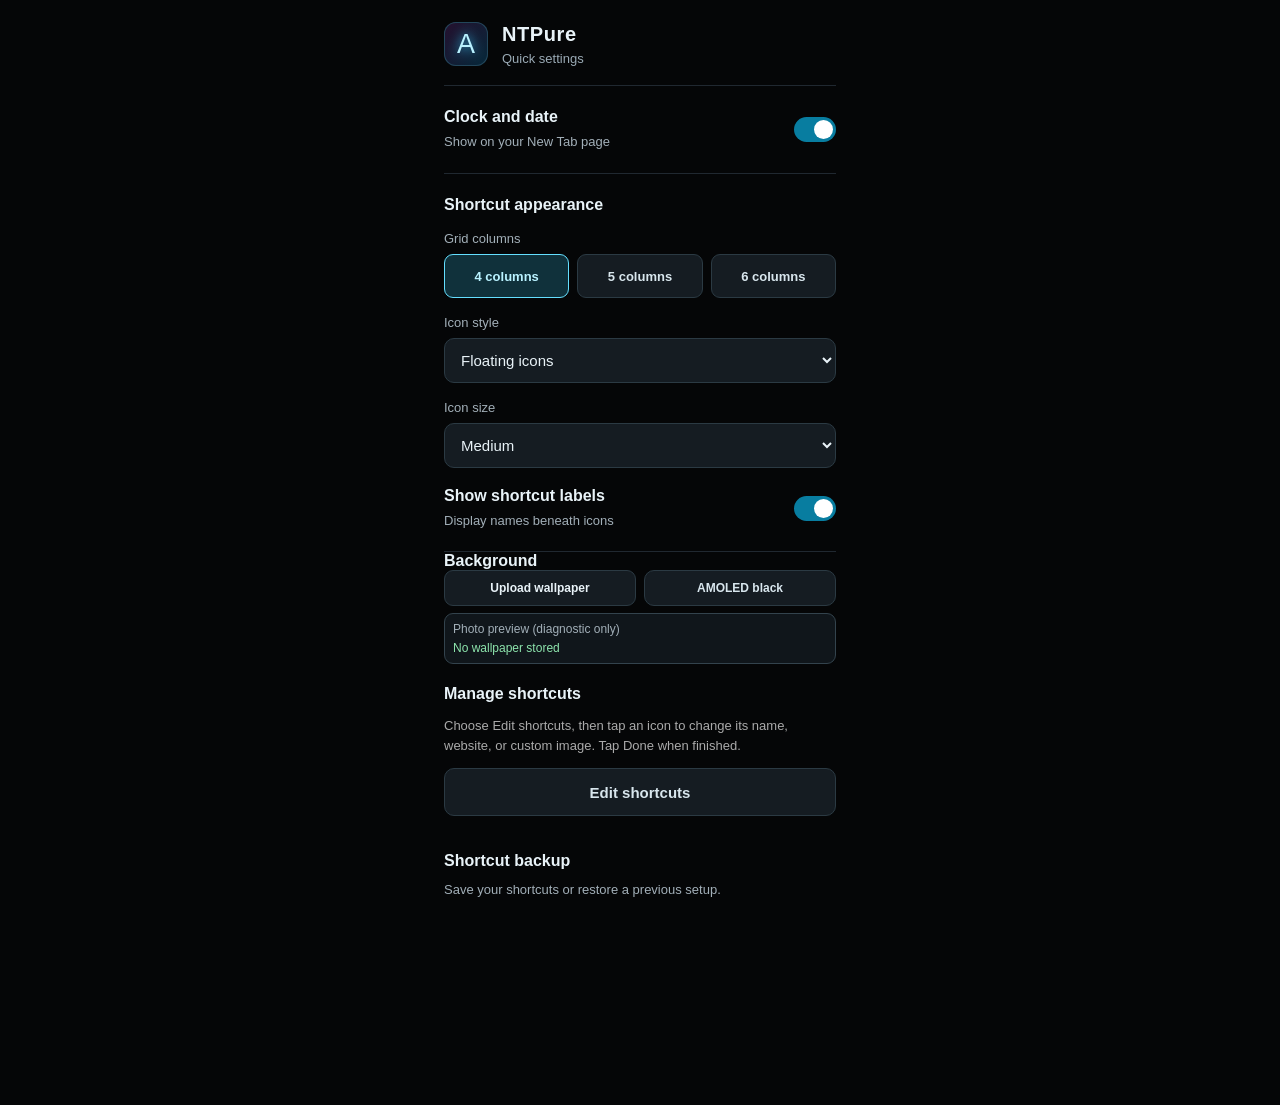
==== settings.html @ c2befe06 "Add files via upload" ====
<!DOCTYPE html>
<html lang="en">
<head>
  <meta charset="UTF-8">
  <meta name="viewport" content="width=device-width, initial-scale=1">
  <meta name="theme-color" content="#000000">
  <meta name="application-version" content="2.2">
  <title>NTPure settings</title>
  <link rel="stylesheet" href="popup.css">
  <style>
  body.panel-mode {width:100%;max-width:540px;margin:0 auto;padding:2px 16px 8px !important;font-size:13px;}
  body.panel-mode header{display:none}
  body.panel-mode .setting-row{padding:5px 0 !important;gap:8px}
  body.panel-mode .display-options{padding:5px 0 0 !important}
  body.panel-mode h2{font-size:14px;margin:0 0 3px}
  body.panel-mode strong{font-size:13px}
  body.panel-mode small{font-size:11px;margin-top:1px;line-height:1.15}
  body.panel-mode .grid-choice-label{margin:4px 0 3px;font-size:11px}
  body.panel-mode .grid-choice-button{min-height:30px;padding:4px 2px;font-size:11px}
  body.panel-mode .display-options > label{margin:5px 0 3px;font-size:11px}
  body.panel-mode .display-options select{height:32px;font-size:13px}
  body.panel-mode .labels-row{padding:5px 0 !important}
  body.panel-mode .shortcut-management{padding:5px 0 !important}
  body.panel-mode .shortcut-management p{display:none}
  body.panel-mode .shortcut-management button{min-height:32px;padding:5px;margin-top:3px;font-size:12px}
  body.panel-mode .backup{padding-top:5px !important}
  body.panel-mode .backup > p:not(#status){display:none}
  body.panel-mode .backup button{display:inline-block;width:calc(50% - 4px);min-height:34px;padding:5px;margin:5px 4px 0 0;font-size:12px}
  body.panel-mode .backup button + button{margin-right:0}
  body.panel-mode #status{min-height:0;margin:3px 0;font-size:11px}
  body.panel-mode footer{padding-top:5px;font-size:10px}

  body.panel-mode {padding:4px 16px 8px !important;}
  body.panel-mode .setting-row {padding:9px 0 !important;}
  body.panel-mode .display-options {padding:10px 0 8px !important;}
  body.panel-mode h2 {font-size:14px;line-height:1.35;margin:0 0 7px;}
  body.panel-mode .grid-choice-label {margin:8px 0 5px;}
  body.panel-mode .grid-choice-button {min-height:36px;}
  body.panel-mode .display-options > label {margin:10px 0 5px;}
  body.panel-mode .display-options select {height:38px;}
  body.panel-mode .labels-row {padding:10px 0 4px !important;}
  body.panel-mode .shortcut-management {padding:10px 0 !important;}
  body.panel-mode .shortcut-management button {min-height:38px;}
  body.panel-mode .backup {padding:10px 0 0 !important;}
  body.panel-mode .backup button {min-height:38px;}
  body.panel-mode footer {padding:10px 0 5px;}
  .custom-select {position:relative;}
  .custom-select > button {display:flex;justify-content:space-between;align-items:center;width:100%;height:38px;min-height:38px;margin:0;padding:0 12px;border:1px solid #2b3a43;border-radius:10px;background:#151c22;color:#e9f3f8;font:inherit;text-align:left;}
  .custom-select > button::after {content:"⌄";font-size:18px;color:#a2afb8;}
  .custom-select-menu {position:absolute;left:0;right:0;top:calc(100% + 4px);z-index:50;padding:4px;background:#10161b;border:1px solid #33434d;border-radius:10px;box-shadow:0 10px 25px #000b;}
  .custom-select-menu[hidden] {display:none;}
  .custom-select-menu button {display:block;width:100%;height:38px;min-height:38px;padding:0 10px;margin:0;background:transparent;border:0;border-radius:7px;color:#e9f3f8;font-size:13px;font-weight:400;text-align:left;}
  .custom-select-menu button[aria-selected="true"] {background:#10313b;color:#b9f2ff;}
  .custom-select-menu button:active {background:#23323a;}
  body.panel-mode .display-options select.enhanced-native {position:absolute;width:1px;height:1px;opacity:0;pointer-events:none;}
  body.panel-mode .wallpaper-options {padding:10px 0;border-bottom:1px solid #202830;}
  .wallpaper-actions {display:grid;grid-template-columns:1fr 1fr;gap:8px;}
  .wallpaper-actions button {min-height:36px;margin:0;padding:6px 4px;font-size:12px;}
  .wallpaper-dim-label {display:flex;justify-content:space-between;gap:10px;margin:10px 0 2px;color:#a2afb8;font-size:12px;}
  #wallpaper-darkness {width:100%;accent-color:#64dfff;margin:4px 0 0;}
  #wallpaper-status {min-height:0;margin:3px 0;color:#8de5ad;font-size:11px;}

  /* v2.2 testing refinement: consistent headings and tighter controls. */
  body.panel-mode {padding:3px 15px 6px !important;}
  body.panel-mode h2, body.panel-mode .setting-row strong {font-size:14px !important;line-height:1.25;font-weight:600;}
  body.panel-mode .setting-row {padding:7px 0 !important;}
  body.panel-mode .display-options {padding:7px 0 5px !important;}
  body.panel-mode h2 {margin-bottom:5px !important;}
  body.panel-mode .grid-choice-label {margin:5px 0 4px !important;}
  body.panel-mode .grid-choice {gap:7px;}
  body.panel-mode .grid-choice-button {min-height:31px !important;padding:4px 2px;font-size:11px;border-radius:8px;}
  body.panel-mode .display-options > label {margin:7px 0 4px !important;}
  body.panel-mode .custom-select > button {height:33px !important;min-height:33px !important;padding:0 10px;font-size:12px;border-radius:9px;}
  body.panel-mode .custom-select-menu button {height:33px;min-height:33px;font-size:12px;}
  body.panel-mode .labels-row {padding:7px 0 4px !important;}
  body.panel-mode .switch {flex-basis:38px;width:38px;height:23px;}
  body.panel-mode .switch span:before {width:17px;height:17px;}
  body.panel-mode .switch input:checked + span:before {transform:translateX(15px);}
  body.panel-mode .wallpaper-options {padding:7px 0 !important;}
  body.panel-mode .wallpaper-actions {gap:7px;}
  body.panel-mode .wallpaper-actions button {min-height:32px !important;padding:5px 4px;font-size:11px;border-radius:9px;}
  body.panel-mode .wallpaper-dim-label {margin-top:7px;}
  body.panel-mode .shortcut-management {padding:7px 0 !important;}
  body.panel-mode .shortcut-management button {min-height:33px !important;padding:5px;font-size:11px;}
  body.panel-mode .backup {padding:7px 0 0 !important;}
  body.panel-mode .backup button {min-height:33px !important;padding:5px;font-size:11px;}
  body.panel-mode footer {padding:6px 0 3px;}

  /* v2.2 compact-panel follow-up: shorten controls and vertical rhythm. */
  body.panel-mode {padding:0 15px 3px !important;}
  body.panel-mode .setting-row {padding:4px 0 !important;gap:8px;}
  body.panel-mode h2,body.panel-mode .setting-row strong {font-size:13px !important;line-height:1.2;}
  body.panel-mode h2 {margin:0 0 4px !important;}
  body.panel-mode small {font-size:10px;line-height:1.12;}
  body.panel-mode .display-options {padding:4px 0 3px !important;}
  body.panel-mode .grid-choice-label {margin:3px 0 !important;}
  body.panel-mode .grid-choice {gap:6px;}
  body.panel-mode .grid-choice-button {height:27px !important;min-height:27px !important;padding:2px 2px !important;font-size:10px !important;border-radius:7px;}
  body.panel-mode .display-options > label {margin:5px 0 3px !important;}
  body.panel-mode .custom-select > button {height:29px !important;min-height:29px !important;font-size:11px !important;padding:0 9px !important;}
  body.panel-mode .custom-select-menu button {height:30px !important;min-height:30px !important;}
  body.panel-mode .labels-row {padding:5px 0 3px !important;}
  body.panel-mode .switch {flex-basis:34px !important;width:34px !important;height:20px !important;}
  body.panel-mode .switch span:before {width:14px !important;height:14px !important;}
  body.panel-mode .switch input:checked + span:before {transform:translateX(14px) !important;}
  body.panel-mode .wallpaper-options {padding:5px 0 !important;}
  body.panel-mode .wallpaper-actions button {min-height:29px !important;padding:3px !important;font-size:10px !important;}
  body.panel-mode .wallpaper-dim-label {margin:5px 0 1px !important;}
  body.panel-mode .shortcut-management {padding:5px 0 !important;}
  body.panel-mode .shortcut-management button {min-height:29px !important;padding:3px !important;font-size:10px !important;}
  body.panel-mode .backup {padding:5px 0 0 !important;}
  body.panel-mode .backup button {min-height:29px !important;padding:3px !important;font-size:10px !important;margin-top:3px !important;}
  body.panel-mode #status {margin:2px 0 !important;font-size:10px !important;}
  body.panel-mode footer {padding:4px 0 2px !important;font-size:10px !important;}
  /* Slightly larger text without enlarging controls or changing spacing. */
  body.panel-mode {font-size:14px !important;}
  body.panel-mode h2, body.panel-mode .setting-row strong {font-size:14px !important;}
  body.panel-mode small {font-size:11px !important;}
  body.panel-mode .grid-choice-label, body.panel-mode .display-options > label {font-size:12px !important;}
  body.panel-mode .grid-choice-button {font-size:11px !important;}
  body.panel-mode .custom-select > button {font-size:12px !important;}
  body.panel-mode .custom-select-menu button {font-size:13px !important;}
  body.panel-mode .wallpaper-actions button, body.panel-mode .shortcut-management button, body.panel-mode .backup button {font-size:11px !important;}
  body.panel-mode #status, body.panel-mode footer {font-size:11px !important;}
  body.panel-mode .wallpaper-dim-label {font-size:13px !important;}

  /* Readability adjustment: +1px text, +1px separation between sections. */
  body.panel-mode {font-size:15px !important;}
  body.panel-mode h2, body.panel-mode .setting-row strong {font-size:15px !important;}
  body.panel-mode small {font-size:12px !important;}
  body.panel-mode .grid-choice-label, body.panel-mode .display-options > label {font-size:13px !important;}
  body.panel-mode .grid-choice-button {font-size:12px !important;}
  body.panel-mode .custom-select > button {font-size:13px !important;}
  body.panel-mode .custom-select-menu button {font-size:14px !important;}
  body.panel-mode .wallpaper-actions button, body.panel-mode .shortcut-management button, body.panel-mode .backup button {font-size:12px !important;}
  body.panel-mode #status, body.panel-mode footer {font-size:12px !important;}
  body.panel-mode .wallpaper-dim-label {font-size:14px !important;}
  body.panel-mode .wallpaper-options {padding:6px 0 !important;}
  body.panel-mode .shortcut-management {padding:6px 0 !important;}
  body.panel-mode .backup {padding:6px 0 0 !important;}
  body.panel-mode .display-options {padding:5px 0 4px !important;}
  body.panel-mode .setting-row {padding:5px 0 !important;}
  body.panel-mode #wallpaper-controls {padding-top:1px;}
  body.panel-mode #wallpaper-darkness {height:18px;}
  /* v2.2: remove unneeded blank space when status messages are empty. */
  body.panel-mode #status:empty, body.panel-mode #wallpaper-status:empty {display:none !important;}
  body.panel-mode footer {padding-bottom:2px !important;}
  .wallpaper-upload-label {position:relative;display:flex;align-items:center;justify-content:center;min-width:0;min-height:29px!important;padding:3px!important;margin:0!important;border:1px solid #2b3a43;border-radius:9px;background:#151c22;color:#e9f3f8;font-size:12px!important;font-weight:600;cursor:pointer;overflow:hidden;}
  .wallpaper-upload-label input[type=file] {position:absolute;inset:0;width:100%;height:100%;opacity:0;cursor:pointer;font-size:100px;}
  </style><script>if(new URLSearchParams(location.search).has("panel"))document.addEventListener("DOMContentLoaded",()=>document.body.classList.add("panel-mode"));</script>
  <script src="popup.js?v=22directphoto14" defer></script>
  <script src="settings-ui.js?v=22directphoto14" defer></script>
  <script src="wallpaper.js?v=22directphoto14" defer></script>
</head>
<body>
  
  <header>
    <div class="brand-mark">A</div>
    <div><h1>NTPure</h1><p>Quick settings</p></div>
  </header>
  <section class="setting-row">
    <div><strong>Clock and date</strong><small>Show on your New Tab page</small></div>
    <label class="switch"><input id="show-clock" type="checkbox"><span></span></label>
  </section>
  <section class="display-options">
    <h2>Shortcut appearance</h2>
    <div class="grid-choice-label" id="grid-choice-label">Grid columns</div>
    <div class="grid-choice" role="group" aria-labelledby="grid-choice-label">
      <button type="button" class="grid-choice-button" data-columns="4" aria-pressed="true">4 columns</button>
      <button type="button" class="grid-choice-button" data-columns="5" aria-pressed="false">5 columns</button>
      <button type="button" class="grid-choice-button" data-columns="6" aria-pressed="false">6 columns</button>
    </div>
    <label for="icon-style">Icon style</label>
    <select id="icon-style"><option value="floating">Floating icons</option><option value="tiles">Uniform rounded tiles</option><option value="glass">Smoked Glass</option></select>
    <label for="icon-size">Icon size</label>
    <select id="icon-size"><option value="small">Small</option><option value="medium">Medium</option><option value="large">Large</option></select>
    <div class="setting-row labels-row"><div><strong>Show shortcut labels</strong><small>Display names beneath icons</small></div><label class="switch"><input id="show-labels" type="checkbox"><span></span></label></div>
  </section>
  <section class="wallpaper-options">
    <h2>Background</h2>
    <div class="wallpaper-actions">
      <label id="upload-wallpaper" class="secondary wallpaper-upload-label">Upload wallpaper<input id="wallpaper-file" type="file" accept="image/png,image/jpeg,image/webp"></label>
      <button type="button" id="remove-wallpaper" class="secondary">AMOLED black</button>
    </div>

    <div id="wallpaper-controls" hidden>
      <div class="wallpaper-dim-label"><label for="wallpaper-darkness">Wallpaper darkness</label><output id="wallpaper-percent">35%</output></div>
      <input id="wallpaper-darkness" type="range" min="0" max="90" step="5" value="35">
    </div>
    <p id="wallpaper-status" role="status" aria-live="polite"></p>
    <div id="wallpaper-preview-test" style="margin:7px 0;padding:8px;border:1px solid #33434d;border-radius:9px;background:#10161b;">
      <div style="font-size:12px;color:#a2afb8;margin-bottom:5px">Photo preview (diagnostic only)</div>
      <img id="wallpaper-preview-image" alt="Uploaded wallpaper preview" style="display:none;width:100%;max-height:150px;object-fit:contain;background:#000;border-radius:5px">
      <div id="wallpaper-preview-message" style="font-size:12px;color:#8de5ad">Checking saved photo…</div>
    </div>
  </section>
  <section class="shortcut-management">
    <h2>Manage shortcuts</h2>
    <p>Choose Edit shortcuts, then tap an icon to change its name, website, or custom image. Tap Done when finished.</p>
    <button type="button" id="edit-shortcuts" class="secondary">Edit shortcuts</button>
  </section>
  <section class="backup">
    <h2>Shortcut backup</h2>
    <p>Save your shortcuts or restore a previous setup.</p>
    <button id="export-backup" class="primary">Export backup</button>
    <button id="choose-backup" class="secondary">Restore backup</button>
    <input id="backup-file" type="file" accept="application/json,.json" hidden>
    <p id="status" role="status" aria-live="polite"></p>
  </section>
  <footer>Authored by JT26-AI · Build 2.2-directphoto14</footer>
</body>
</html>
---- popup.css ----
/* Responsive, touch-friendly settings panel for NTPure */
* { box-sizing: border-box; }
html { margin: 0; padding: 0; background: #050607; }
body {
  width: 440px;
  max-width: 100vw;
  min-width: 0;
  margin: 0;
  padding: 22px 24px 18px;
  background: #050607;
  color: #e9f3f8;
  font-family: Arial, sans-serif;
  font-size: 15px;
  -webkit-text-size-adjust: 100%;
}
header { display: flex; align-items: center; gap: 14px; padding-bottom: 19px; border-bottom: 1px solid #202830; }
.brand-mark { flex: 0 0 44px; width: 44px; height: 44px; display: grid; place-items: center; border-radius: 12px; color: #b9f2ff; font-size: 27px; font-weight: 300; background: linear-gradient(135deg, #25102e, #06283a); text-shadow: 0 0 12px #36cfff; box-shadow: inset 0 0 0 1px #23465a; }
h1 { margin: 0; font-size: 20px; font-weight: 600; letter-spacing: .03em; }
header p { margin: 5px 0 0; color: #9aaab5; font-size: 13px; }
.setting-row { display: flex; justify-content: space-between; align-items: center; gap: 16px; padding: 22px 0; border-bottom: 1px solid #202830; }
.setting-row > div { min-width: 0; }
strong { display: block; font-size: 16px; font-weight: 600; }
small { display: block; margin-top: 7px; color: #a2afb8; font-size: 13px; line-height: 1.4; }
.switch { position: relative; display: inline-block; flex: 0 0 42px; width: 42px; height: 25px; cursor: pointer; }
.switch input { position: absolute; opacity: 0; width: 100%; height: 100%; margin: 0; cursor: pointer; }
.switch span { position: absolute; inset: 0; border-radius: 25px; background: #343b42; pointer-events: none; transition: .2s; }
.switch span:before { content: ''; position: absolute; width: 19px; height: 19px; left: 3px; top: 3px; border-radius: 50%; background: #c4cbd0; transition: .2s; }
.switch input:checked + span { background: #087da0; }
.switch input:checked + span:before { transform: translateX(17px); background: #fff; }
.switch input:focus-visible + span { outline: 2px solid #b9f2ff; outline-offset: 3px; }
.backup { padding-top: 22px; }
h2 { margin: 0; font-size: 16px; font-weight: 600; }
.backup p { margin: 10px 0 16px; color: #a2afb8; font-size: 13px; line-height: 1.55; }
button { display: block; width: 100%; min-height: 48px; margin-top: 11px; padding: 12px 16px; border: 0; border-radius: 10px; font-size: 15px; font-weight: 600; cursor: pointer; touch-action: manipulation; }
button:focus-visible { outline: 2px solid #b9f2ff; outline-offset: 3px; }
.primary { color: #001018; background: linear-gradient(100deg, #64dfff, #a5aaff); }
.secondary { color: #d8e6ed; background: #151c22; border: 1px solid #2b3a43; }
#status { min-height: 20px; margin: 13px 0 0; color: #8de5ad; font-size: 12px; }
#status.error { color: #ff8989; }
footer { padding-top: 16px; color: #7d8c96; text-align: center; font-size: 12px; letter-spacing: .03em; }
@media (max-width: 380px) {
  body { width: 100vw; padding: 18px 17px 16px; }
  header { gap: 12px; }
}

.display-options { padding: 22px 0 4px; border-bottom: 1px solid #202830; }
.display-options > label { display:block; margin:17px 0 8px; color:#a2afb8; font-size:13px; }
.display-options select { width:100%; height:45px; border:1px solid #2b3a43; border-radius:10px; background:#151c22; color:#e9f3f8; padding:0 12px; font-size:15px; }
.labels-row { border-bottom:0; padding:19px 0 17px; }

/* Explicit touch targets for Android extension popup compatibility */
.grid-choice-label { margin:17px 0 8px; color:#a2afb8; font-size:13px; }
.grid-choice { display:grid; grid-template-columns:repeat(3,minmax(0,1fr)); gap:8px; }
.grid-choice-button { width:100%; min-width:0; min-height:44px; margin:0; padding:8px 3px; border:1px solid #2b3a43; border-radius:9px; background:#151c22; color:#d8e6ed; font-size:13px; font-weight:600; white-space:nowrap; }
.grid-choice-button[aria-pressed="true"] { border-color:#64dfff; background:#10313b; color:#b9f2ff; }
html, body { max-height:100dvh; overflow-y:auto; }

/* Hosted settings page: avoid popup-only width constraints */
body {max-width:460px;min-width:0;margin:0 auto;box-sizing:border-box;}
.back-nav {padding:14px 0 4px;}
.back-nav a {color:#aaa;text-decoration:none;font-size:13px;}

.shortcut-management { padding:14px 0; }
.shortcut-management h2 { margin-bottom:8px; }
.shortcut-management p { color:#aaa; font-size:13px; line-height:1.5; }
.shortcut-management button { margin-top:8px; }
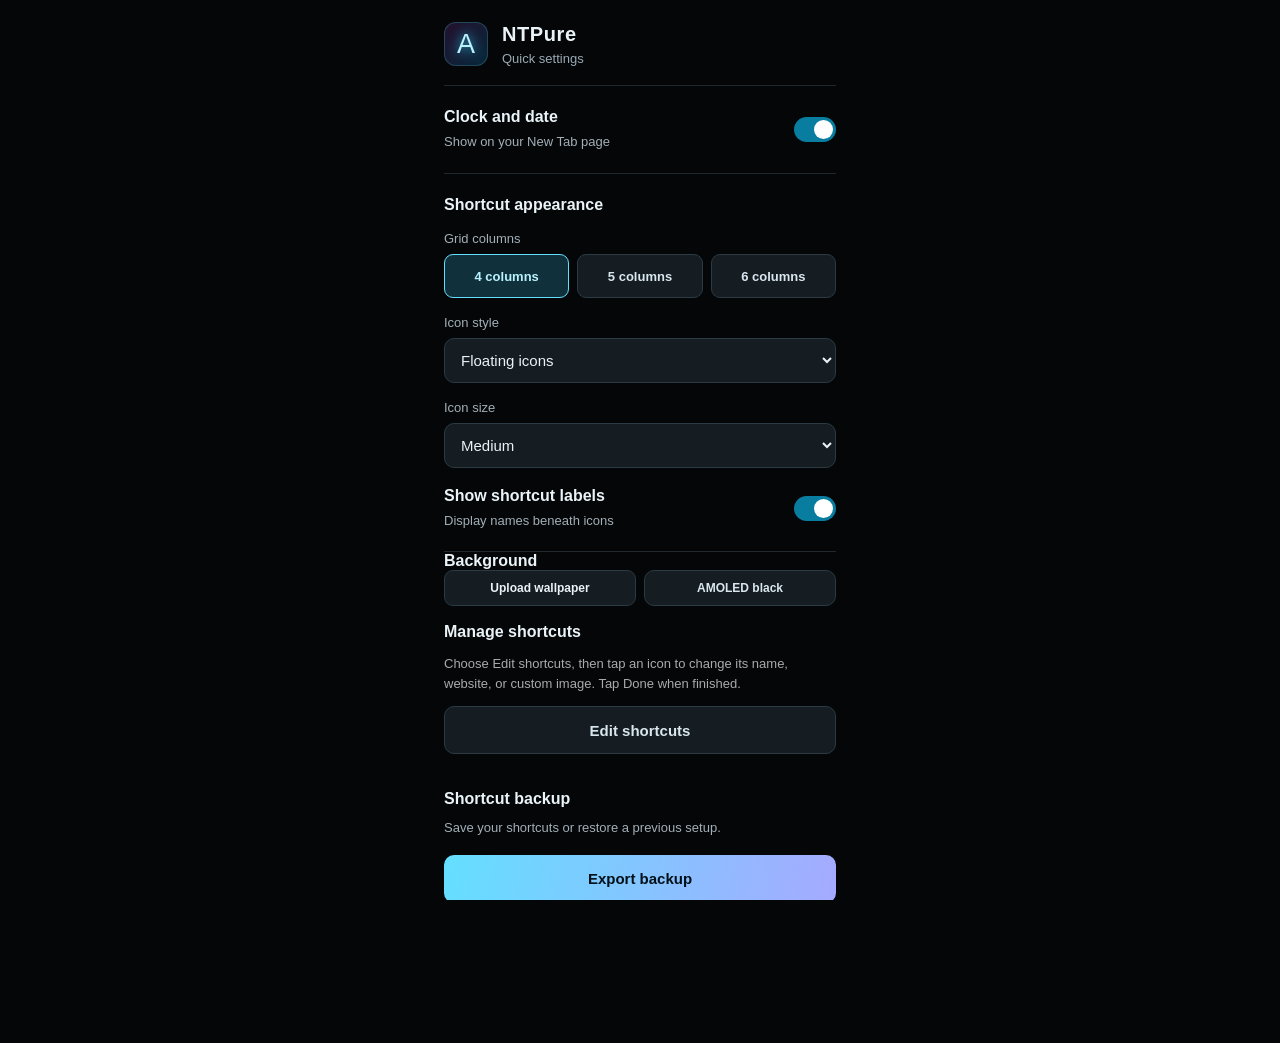
==== commit 318d05fe: "Add files via upload" ====
--- a/settings.html
+++ b/settings.html
@@ -148,9 +148,9 @@
   .wallpaper-upload-label {position:relative;display:flex;align-items:center;justify-content:center;min-width:0;min-height:29px!important;padding:3px!important;margin:0!important;border:1px solid #2b3a43;border-radius:9px;background:#151c22;color:#e9f3f8;font-size:12px!important;font-weight:600;cursor:pointer;overflow:hidden;}
   .wallpaper-upload-label input[type=file] {position:absolute;inset:0;width:100%;height:100%;opacity:0;cursor:pointer;font-size:100px;}
   </style><script>if(new URLSearchParams(location.search).has("panel"))document.addEventListener("DOMContentLoaded",()=>document.body.classList.add("panel-mode"));</script>
-  <script src="popup.js?v=22directphoto14" defer></script>
-  <script src="settings-ui.js?v=22directphoto14" defer></script>
-  <script src="wallpaper.js?v=22directphoto14" defer></script>
+  <script src="popup.js?v=22release" defer></script>
+  <script src="settings-ui.js?v=22release" defer></script>
+  <script src="wallpaper.js?v=22release" defer></script>
 </head>
 <body>
   
@@ -188,11 +188,6 @@
       <input id="wallpaper-darkness" type="range" min="0" max="90" step="5" value="35">
     </div>
     <p id="wallpaper-status" role="status" aria-live="polite"></p>
-    <div id="wallpaper-preview-test" style="margin:7px 0;padding:8px;border:1px solid #33434d;border-radius:9px;background:#10161b;">
-      <div style="font-size:12px;color:#a2afb8;margin-bottom:5px">Photo preview (diagnostic only)</div>
-      <img id="wallpaper-preview-image" alt="Uploaded wallpaper preview" style="display:none;width:100%;max-height:150px;object-fit:contain;background:#000;border-radius:5px">
-      <div id="wallpaper-preview-message" style="font-size:12px;color:#8de5ad">Checking saved photo…</div>
-    </div>
   </section>
   <section class="shortcut-management">
     <h2>Manage shortcuts</h2>
@@ -207,6 +202,6 @@
     <input id="backup-file" type="file" accept="application/json,.json" hidden>
     <p id="status" role="status" aria-live="polite"></p>
   </section>
-  <footer>Authored by JT26-AI · Build 2.2-directphoto14</footer>
+  <footer>Authored by JT26-AI · Version 2.2</footer>
 </body>
 </html>
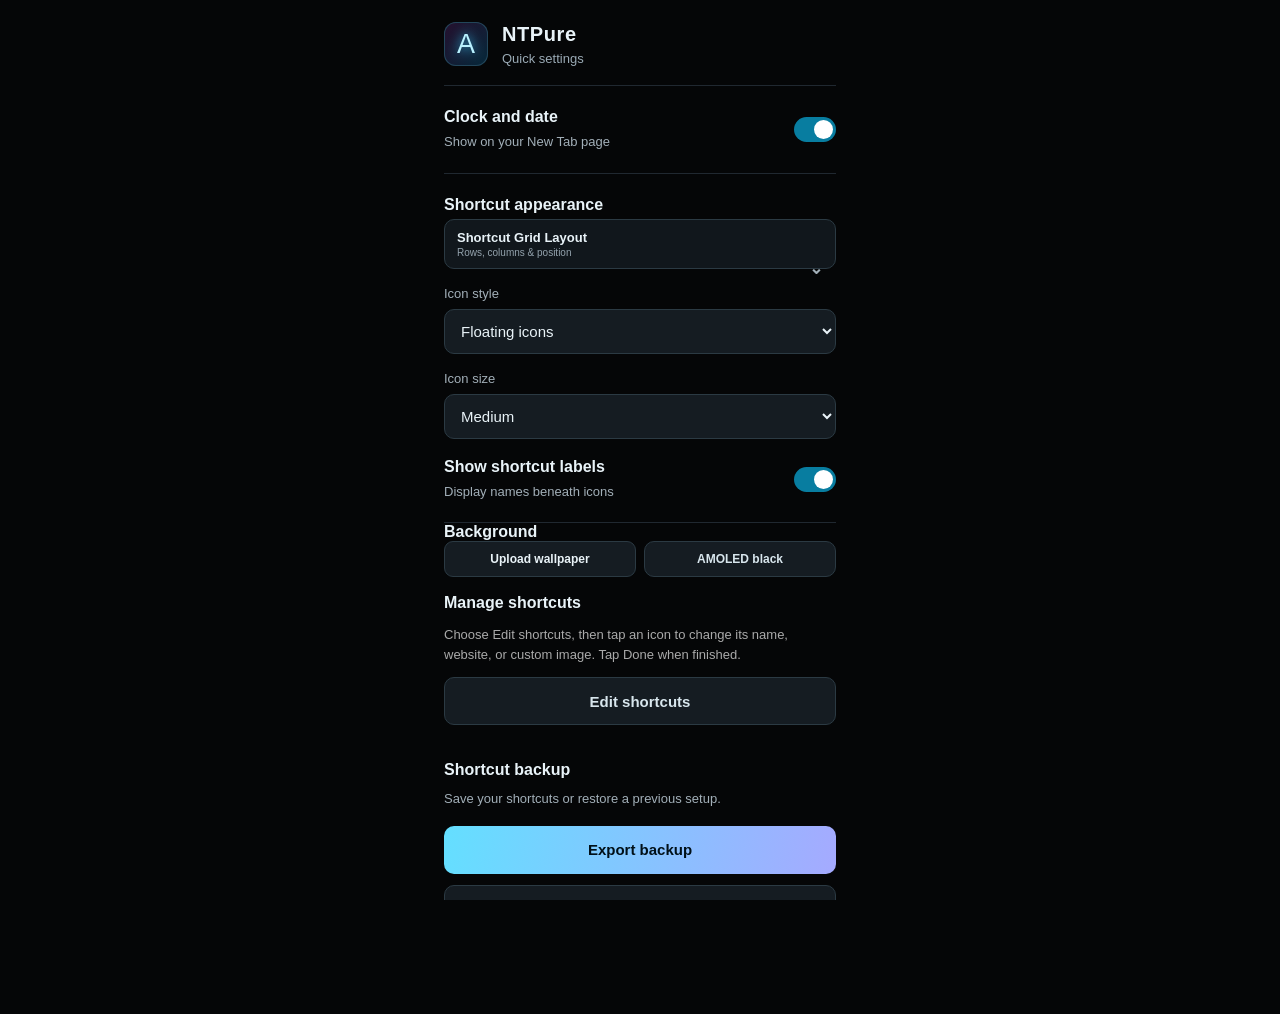
==== commit d0293202: "Add files via upload" ====
--- a/settings.html
+++ b/settings.html
@@ -147,10 +147,23 @@
   body.panel-mode footer {padding-bottom:2px !important;}
   .wallpaper-upload-label {position:relative;display:flex;align-items:center;justify-content:center;min-width:0;min-height:29px!important;padding:3px!important;margin:0!important;border:1px solid #2b3a43;border-radius:9px;background:#151c22;color:#e9f3f8;font-size:12px!important;font-weight:600;cursor:pointer;overflow:hidden;}
   .wallpaper-upload-label input[type=file] {position:absolute;inset:0;width:100%;height:100%;opacity:0;cursor:pointer;font-size:100px;}
+  .grid-layout-details{border:1px solid #2b3a43;border-radius:10px;background:#11171c;margin:5px 0 8px;padding:0 10px 8px;}
+  .grid-layout-details:not([open]){padding-bottom:0;}
+  .grid-layout-details summary{cursor:pointer;list-style:none;padding:10px 2px;font-size:13px;font-weight:600;color:#e9f3f8;}
+  .grid-layout-details summary::-webkit-details-marker{display:none;}
+  .grid-layout-details summary:after{content:'⌄';float:right;color:#a2afb8;font-size:17px;}
+  .grid-layout-details[open] summary:after{content:'⌃';}
+  .grid-layout-details summary span{display:block;color:#94a3ad;font-size:10px;font-weight:400;margin-top:2px;}
+  .grid-layout-details .grid-choice{display:flex;}
+  .grid-layout-details .grid-choice-button{flex:1;}
+  .grid-position-title,.grid-position-ends{display:flex;justify-content:space-between;align-items:center;font-size:12px;color:#a2afb8;margin-top:9px;}
+  #grid-position{width:100%;accent-color:#64dfff;margin:8px 0 0;}
+  .grid-position-ends{font-size:10px;margin:0;}
+  .grid-layout-hint{display:block;margin-top:9px;color:#94a3ad;}
   </style><script>if(new URLSearchParams(location.search).has("panel"))document.addEventListener("DOMContentLoaded",()=>document.body.classList.add("panel-mode"));</script>
-  <script src="popup.js?v=22release" defer></script>
-  <script src="settings-ui.js?v=22release" defer></script>
-  <script src="wallpaper.js?v=22release" defer></script>
+  <script src="popup.js?v=22gridfinal" defer></script>
+  <script src="settings-ui.js?v=22gridfinal" defer></script>
+  <script src="wallpaper.js?v=22gridfinal" defer></script>
 </head>
 <body>
   
@@ -164,12 +177,25 @@
   </section>
   <section class="display-options">
     <h2>Shortcut appearance</h2>
+    <details class="grid-layout-details" id="grid-layout-details">
+      <summary>Shortcut Grid Layout <span>Rows, columns &amp; position</span></summary>
     <div class="grid-choice-label" id="grid-choice-label">Grid columns</div>
     <div class="grid-choice" role="group" aria-labelledby="grid-choice-label">
       <button type="button" class="grid-choice-button" data-columns="4" aria-pressed="true">4 columns</button>
       <button type="button" class="grid-choice-button" data-columns="5" aria-pressed="false">5 columns</button>
       <button type="button" class="grid-choice-button" data-columns="6" aria-pressed="false">6 columns</button>
     </div>
+    <div class="grid-choice-label" id="grid-row-label">Grid rows</div>
+    <div class="grid-choice" role="group" aria-labelledby="grid-row-label">
+      <button type="button" class="grid-choice-button" data-rows="1" aria-pressed="false">1 row</button>
+      <button type="button" class="grid-choice-button" data-rows="2" aria-pressed="true">2 rows</button>
+      <button type="button" class="grid-choice-button" data-rows="3" aria-pressed="false">3 rows</button>
+    </div>
+    <div class="grid-position-title"><label for="grid-position">Vertical position</label><output id="grid-position-value">Centre</output></div>
+    <input id="grid-position" type="range" min="25" max="80" step="1" value="66">
+    <div class="grid-position-ends"><span>Higher</span><span>Lower</span></div>
+    <small class="grid-layout-hint">Fewer rows hide extra shortcuts without deleting them.</small>
+    </details>
     <label for="icon-style">Icon style</label>
     <select id="icon-style"><option value="floating">Floating icons</option><option value="tiles">Uniform rounded tiles</option><option value="glass">Smoked Glass</option></select>
     <label for="icon-size">Icon size</label>
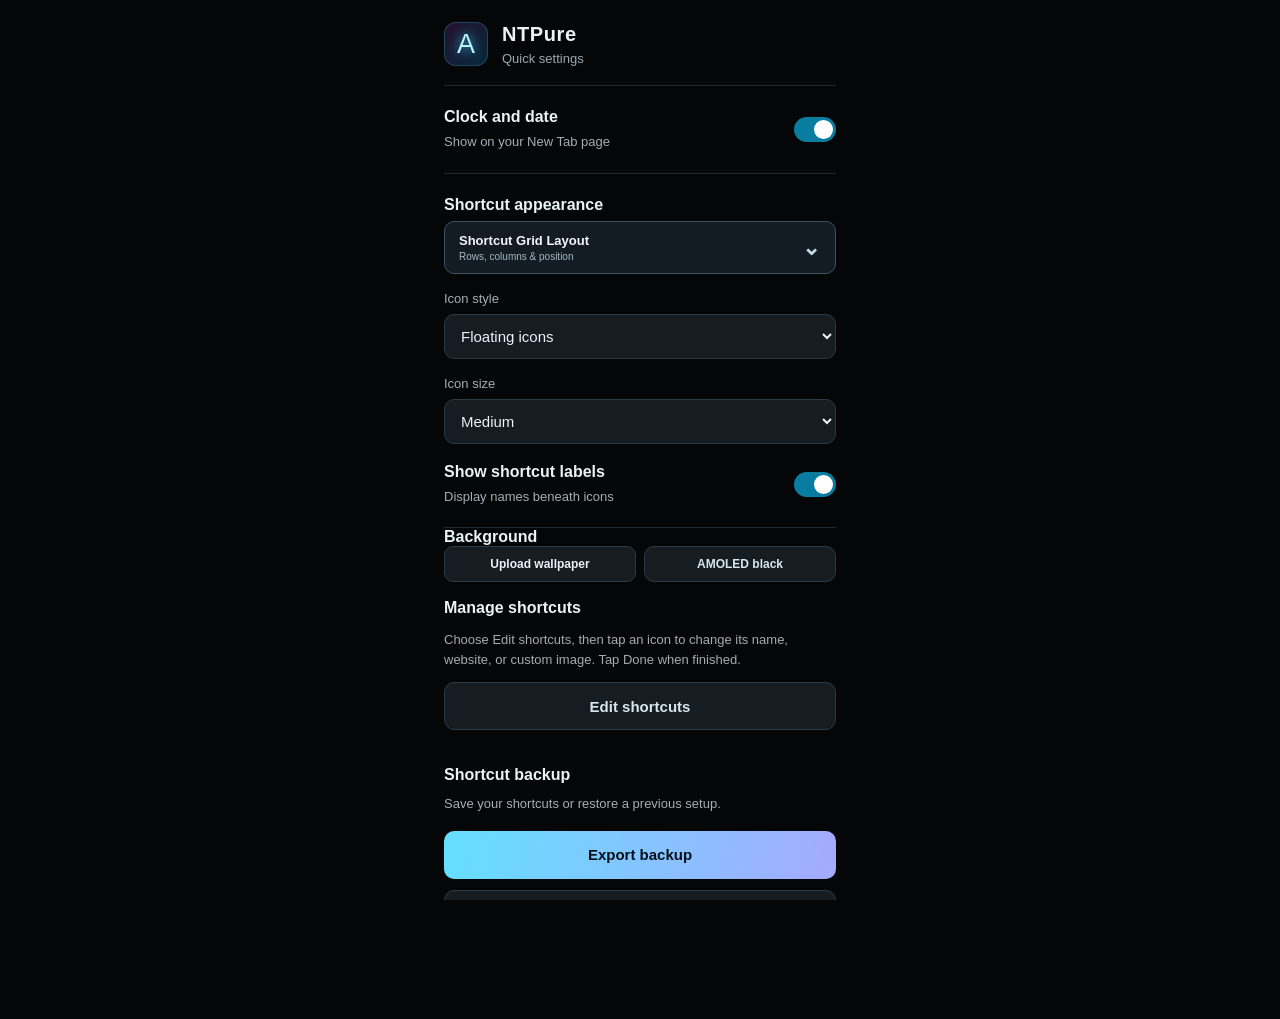
==== commit 6e6c21b4: "Add files via upload" ====
--- a/settings.html
+++ b/settings.html
@@ -147,13 +147,17 @@
   body.panel-mode footer {padding-bottom:2px !important;}
   .wallpaper-upload-label {position:relative;display:flex;align-items:center;justify-content:center;min-width:0;min-height:29px!important;padding:3px!important;margin:0!important;border:1px solid #2b3a43;border-radius:9px;background:#151c22;color:#e9f3f8;font-size:12px!important;font-weight:600;cursor:pointer;overflow:hidden;}
   .wallpaper-upload-label input[type=file] {position:absolute;inset:0;width:100%;height:100%;opacity:0;cursor:pointer;font-size:100px;}
-  .grid-layout-details{border:1px solid #2b3a43;border-radius:10px;background:#11171c;margin:5px 0 8px;padding:0 10px 8px;}
+  .grid-layout-details{border:1px solid #3b515e;border-radius:10px;background:#131c23;margin:7px 0 12px;padding:0 10px 8px;}
   .grid-layout-details:not([open]){padding-bottom:0;}
-  .grid-layout-details summary{cursor:pointer;list-style:none;padding:10px 2px;font-size:13px;font-weight:600;color:#e9f3f8;}
+  .grid-layout-details summary{position:relative;display:block;cursor:pointer;list-style:none;padding:11px 32px 11px 4px;font-size:13px;font-weight:600;color:#f0f7fb;min-height:44px;box-sizing:border-box;}
   .grid-layout-details summary::-webkit-details-marker{display:none;}
-  .grid-layout-details summary:after{content:'⌄';float:right;color:#a2afb8;font-size:17px;}
+  .grid-layout-details summary:after{content:'⌄';position:absolute;right:5px;top:50%;transform:translateY(-50%);color:#c3d9e5;font-size:22px;line-height:1;float:none;}
   .grid-layout-details[open] summary:after{content:'⌃';}
-  .grid-layout-details summary span{display:block;color:#94a3ad;font-size:10px;font-weight:400;margin-top:2px;}
+  .grid-layout-details summary span{display:block;color:#a6b8c4;font-size:10px;font-weight:400;margin-top:3px;}
+  /* Clear separation between the settings surface and interactive dropdowns. */
+  .display-options .custom-select > button{border:1px solid #425764!important;background:#19242c!important;}
+  .display-options .custom-select > button:focus-visible,.grid-layout-details summary:focus-visible{outline:2px solid #64dfff;outline-offset:2px;}
+  .grid-layout-details[open]{border-color:#506b79;}
   .grid-layout-details .grid-choice{display:flex;}
   .grid-layout-details .grid-choice-button{flex:1;}
   .grid-position-title,.grid-position-ends{display:flex;justify-content:space-between;align-items:center;font-size:12px;color:#a2afb8;margin-top:9px;}
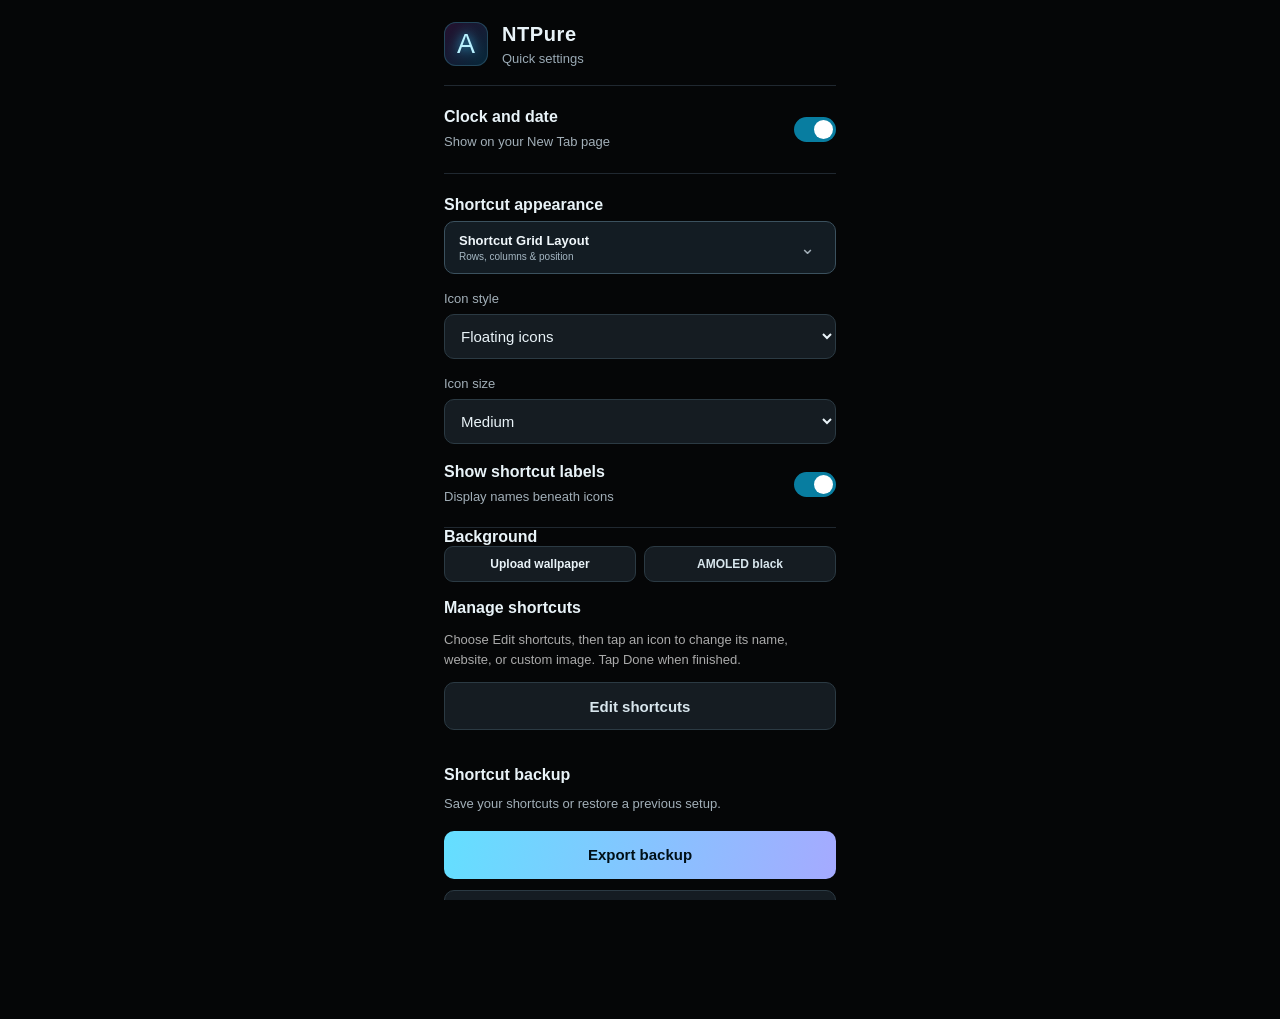
==== commit 2bd7de4c: "Add files via upload" ====
--- a/settings.html
+++ b/settings.html
@@ -151,8 +151,8 @@
   .grid-layout-details:not([open]){padding-bottom:0;}
   .grid-layout-details summary{position:relative;display:block;cursor:pointer;list-style:none;padding:11px 32px 11px 4px;font-size:13px;font-weight:600;color:#f0f7fb;min-height:44px;box-sizing:border-box;}
   .grid-layout-details summary::-webkit-details-marker{display:none;}
-  .grid-layout-details summary:after{content:'⌄';position:absolute;right:5px;top:50%;transform:translateY(-50%);color:#c3d9e5;font-size:22px;line-height:1;float:none;}
-  .grid-layout-details[open] summary:after{content:'⌃';}
+  .grid-layout-details summary:after{content:'⌄';position:absolute;right:10px;top:50%;transform:translateY(-50%);color:#a2afb8;font-size:18px;font-weight:400;line-height:1;float:none;}
+  .grid-layout-details[open] summary:after{transform:translateY(-50%) rotate(180deg);}
   .grid-layout-details summary span{display:block;color:#a6b8c4;font-size:10px;font-weight:400;margin-top:3px;}
   /* Clear separation between the settings surface and interactive dropdowns. */
   .display-options .custom-select > button{border:1px solid #425764!important;background:#19242c!important;}
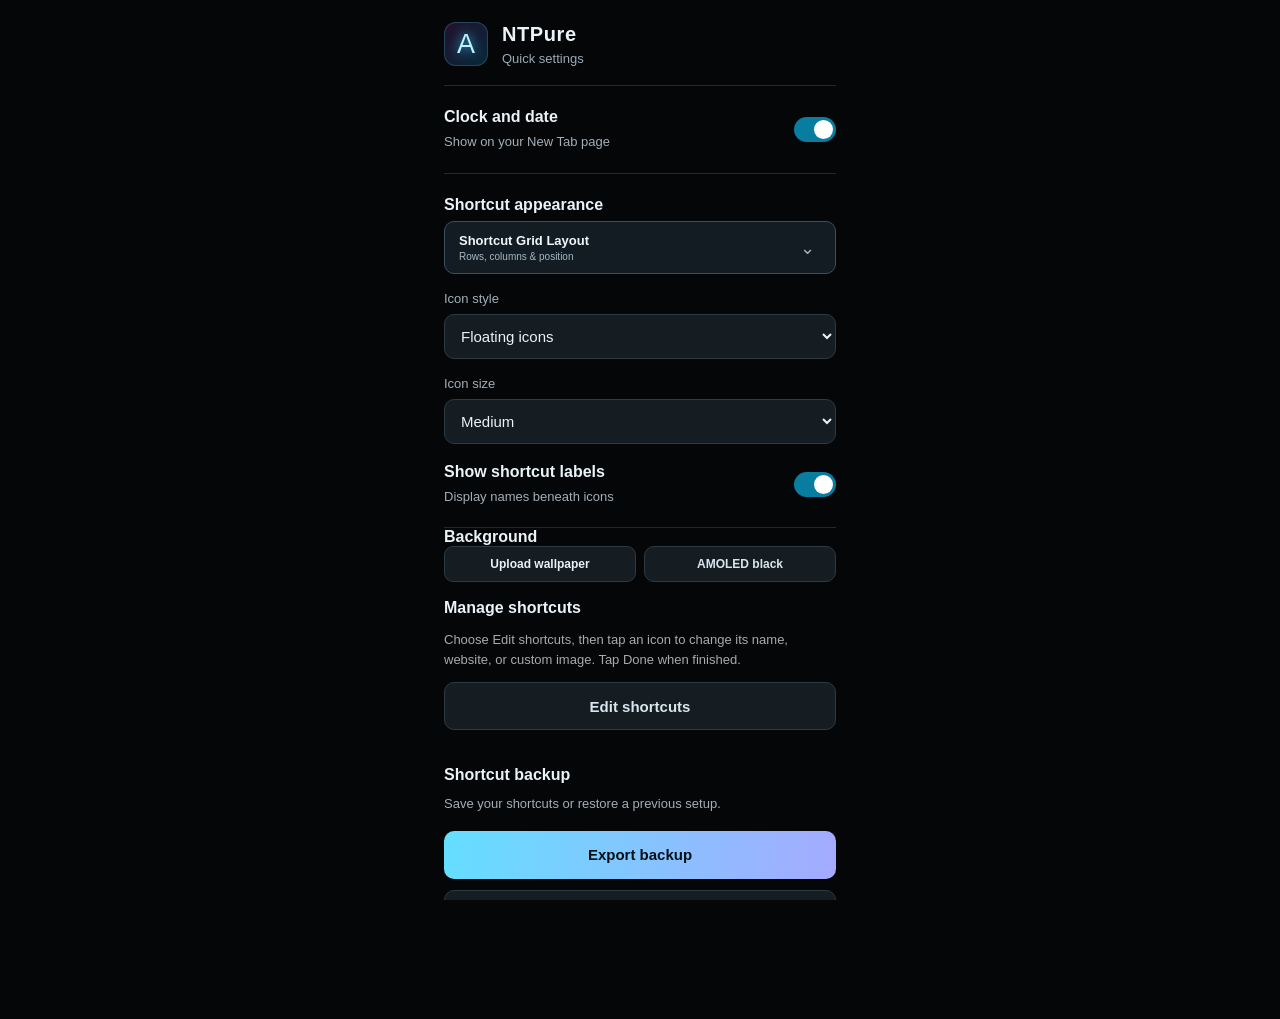
==== commit d92ac5f0: "Add files via upload" ====
--- a/settings.html
+++ b/settings.html
@@ -165,9 +165,9 @@
   .grid-position-ends{font-size:10px;margin:0;}
   .grid-layout-hint{display:block;margin-top:9px;color:#94a3ad;}
   </style><script>if(new URLSearchParams(location.search).has("panel"))document.addEventListener("DOMContentLoaded",()=>document.body.classList.add("panel-mode"));</script>
-  <script src="popup.js?v=22gridfinal" defer></script>
-  <script src="settings-ui.js?v=22gridfinal" defer></script>
-  <script src="wallpaper.js?v=22gridfinal" defer></script>
+  <script src="popup.js?v=22cachearrow2" defer></script>
+  <script src="settings-ui.js?v=22cachearrow2" defer></script>
+  <script src="wallpaper.js?v=22cachearrow2" defer></script>
 </head>
 <body>
   
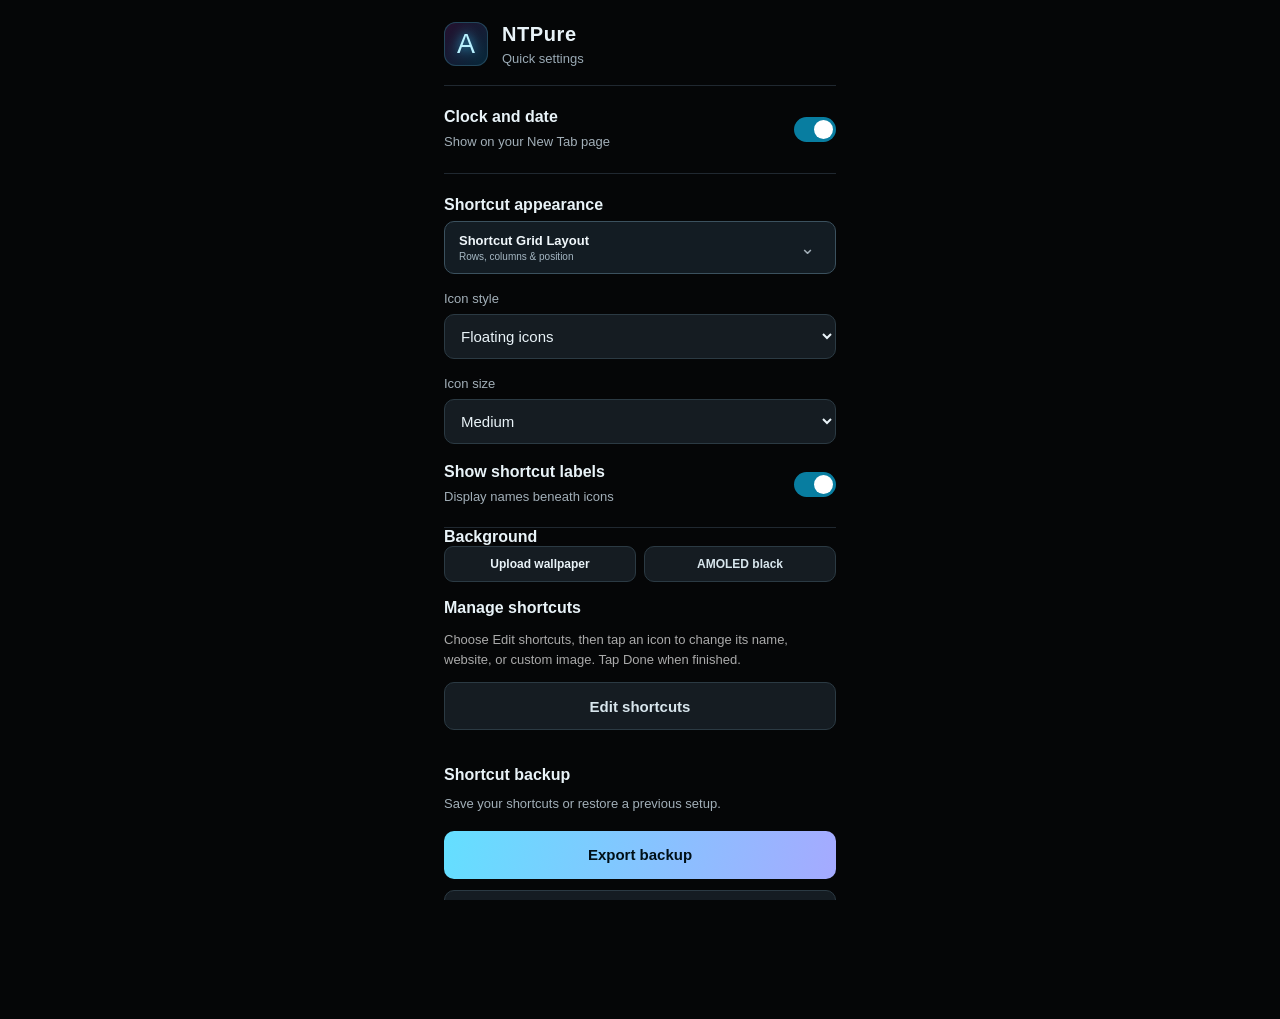
==== commit cca90a6b: "Add files via upload" ====
--- a/settings.html
+++ b/settings.html
@@ -46,7 +46,7 @@
   body.panel-mode footer {padding:10px 0 5px;}
   .custom-select {position:relative;}
   .custom-select > button {display:flex;justify-content:space-between;align-items:center;width:100%;height:38px;min-height:38px;margin:0;padding:0 12px;border:1px solid #2b3a43;border-radius:10px;background:#151c22;color:#e9f3f8;font:inherit;text-align:left;}
-  .custom-select > button::after {content:"⌄";font-size:18px;color:#a2afb8;}
+  .custom-select > button::after {content:"⌄";font-size:18px;color:#a2afb8;flex:none;margin-right:14px;}
   .custom-select-menu {position:absolute;left:0;right:0;top:calc(100% + 4px);z-index:50;padding:4px;background:#10161b;border:1px solid #33434d;border-radius:10px;box-shadow:0 10px 25px #000b;}
   .custom-select-menu[hidden] {display:none;}
   .custom-select-menu button {display:block;width:100%;height:38px;min-height:38px;padding:0 10px;margin:0;background:transparent;border:0;border-radius:7px;color:#e9f3f8;font-size:13px;font-weight:400;text-align:left;}
@@ -165,9 +165,9 @@
   .grid-position-ends{font-size:10px;margin:0;}
   .grid-layout-hint{display:block;margin-top:9px;color:#94a3ad;}
   </style><script>if(new URLSearchParams(location.search).has("panel"))document.addEventListener("DOMContentLoaded",()=>document.body.classList.add("panel-mode"));</script>
-  <script src="popup.js?v=22cachearrow2" defer></script>
-  <script src="settings-ui.js?v=22cachearrow2" defer></script>
-  <script src="wallpaper.js?v=22cachearrow2" defer></script>
+  <script src="popup.js?v=22arrowalign3" defer></script>
+  <script src="settings-ui.js?v=22arrowalign3" defer></script>
+  <script src="wallpaper.js?v=22arrowalign3" defer></script>
 </head>
 <body>
   
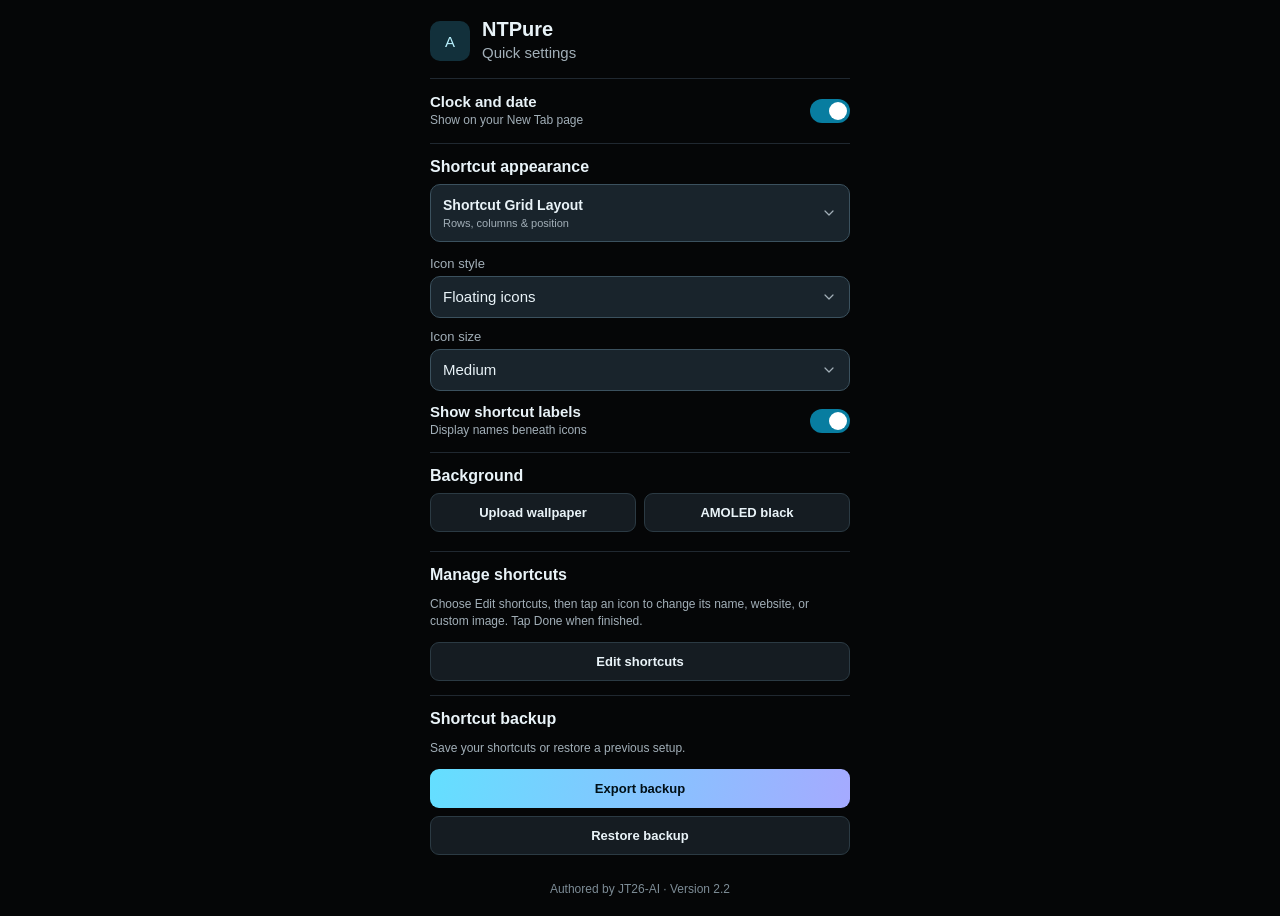
==== commit 2ed4a82d: "Add files via upload" ====
--- a/settings.html
+++ b/settings.html
@@ -1,175 +1,74 @@
-<!DOCTYPE html>
-<html lang="en">
-<head>
-  <meta charset="UTF-8">
-  <meta name="viewport" content="width=device-width, initial-scale=1">
-  <meta name="theme-color" content="#000000">
-  <meta name="application-version" content="2.2">
-  <title>NTPure settings</title>
-  <link rel="stylesheet" href="popup.css">
-  <style>
-  body.panel-mode {width:100%;max-width:540px;margin:0 auto;padding:2px 16px 8px !important;font-size:13px;}
-  body.panel-mode header{display:none}
-  body.panel-mode .setting-row{padding:5px 0 !important;gap:8px}
-  body.panel-mode .display-options{padding:5px 0 0 !important}
-  body.panel-mode h2{font-size:14px;margin:0 0 3px}
-  body.panel-mode strong{font-size:13px}
-  body.panel-mode small{font-size:11px;margin-top:1px;line-height:1.15}
-  body.panel-mode .grid-choice-label{margin:4px 0 3px;font-size:11px}
-  body.panel-mode .grid-choice-button{min-height:30px;padding:4px 2px;font-size:11px}
-  body.panel-mode .display-options > label{margin:5px 0 3px;font-size:11px}
-  body.panel-mode .display-options select{height:32px;font-size:13px}
-  body.panel-mode .labels-row{padding:5px 0 !important}
-  body.panel-mode .shortcut-management{padding:5px 0 !important}
-  body.panel-mode .shortcut-management p{display:none}
-  body.panel-mode .shortcut-management button{min-height:32px;padding:5px;margin-top:3px;font-size:12px}
-  body.panel-mode .backup{padding-top:5px !important}
-  body.panel-mode .backup > p:not(#status){display:none}
-  body.panel-mode .backup button{display:inline-block;width:calc(50% - 4px);min-height:34px;padding:5px;margin:5px 4px 0 0;font-size:12px}
-  body.panel-mode .backup button + button{margin-right:0}
-  body.panel-mode #status{min-height:0;margin:3px 0;font-size:11px}
-  body.panel-mode footer{padding-top:5px;font-size:10px}
-
-  body.panel-mode {padding:4px 16px 8px !important;}
-  body.panel-mode .setting-row {padding:9px 0 !important;}
-  body.panel-mode .display-options {padding:10px 0 8px !important;}
-  body.panel-mode h2 {font-size:14px;line-height:1.35;margin:0 0 7px;}
-  body.panel-mode .grid-choice-label {margin:8px 0 5px;}
-  body.panel-mode .grid-choice-button {min-height:36px;}
-  body.panel-mode .display-options > label {margin:10px 0 5px;}
-  body.panel-mode .display-options select {height:38px;}
-  body.panel-mode .labels-row {padding:10px 0 4px !important;}
-  body.panel-mode .shortcut-management {padding:10px 0 !important;}
-  body.panel-mode .shortcut-management button {min-height:38px;}
-  body.panel-mode .backup {padding:10px 0 0 !important;}
-  body.panel-mode .backup button {min-height:38px;}
-  body.panel-mode footer {padding:10px 0 5px;}
-  .custom-select {position:relative;}
-  .custom-select > button {display:flex;justify-content:space-between;align-items:center;width:100%;height:38px;min-height:38px;margin:0;padding:0 12px;border:1px solid #2b3a43;border-radius:10px;background:#151c22;color:#e9f3f8;font:inherit;text-align:left;}
-  .custom-select > button::after {content:"⌄";font-size:18px;color:#a2afb8;flex:none;margin-right:14px;}
-  .custom-select-menu {position:absolute;left:0;right:0;top:calc(100% + 4px);z-index:50;padding:4px;background:#10161b;border:1px solid #33434d;border-radius:10px;box-shadow:0 10px 25px #000b;}
-  .custom-select-menu[hidden] {display:none;}
-  .custom-select-menu button {display:block;width:100%;height:38px;min-height:38px;padding:0 10px;margin:0;background:transparent;border:0;border-radius:7px;color:#e9f3f8;font-size:13px;font-weight:400;text-align:left;}
-  .custom-select-menu button[aria-selected="true"] {background:#10313b;color:#b9f2ff;}
-  .custom-select-menu button:active {background:#23323a;}
-  body.panel-mode .display-options select.enhanced-native {position:absolute;width:1px;height:1px;opacity:0;pointer-events:none;}
-  body.panel-mode .wallpaper-options {padding:10px 0;border-bottom:1px solid #202830;}
-  .wallpaper-actions {display:grid;grid-template-columns:1fr 1fr;gap:8px;}
-  .wallpaper-actions button {min-height:36px;margin:0;padding:6px 4px;font-size:12px;}
-  .wallpaper-dim-label {display:flex;justify-content:space-between;gap:10px;margin:10px 0 2px;color:#a2afb8;font-size:12px;}
-  #wallpaper-darkness {width:100%;accent-color:#64dfff;margin:4px 0 0;}
-  #wallpaper-status {min-height:0;margin:3px 0;color:#8de5ad;font-size:11px;}
-
-  /* v2.2 testing refinement: consistent headings and tighter controls. */
-  body.panel-mode {padding:3px 15px 6px !important;}
-  body.panel-mode h2, body.panel-mode .setting-row strong {font-size:14px !important;line-height:1.25;font-weight:600;}
-  body.panel-mode .setting-row {padding:7px 0 !important;}
-  body.panel-mode .display-options {padding:7px 0 5px !important;}
-  body.panel-mode h2 {margin-bottom:5px !important;}
-  body.panel-mode .grid-choice-label {margin:5px 0 4px !important;}
-  body.panel-mode .grid-choice {gap:7px;}
-  body.panel-mode .grid-choice-button {min-height:31px !important;padding:4px 2px;font-size:11px;border-radius:8px;}
-  body.panel-mode .display-options > label {margin:7px 0 4px !important;}
-  body.panel-mode .custom-select > button {height:33px !important;min-height:33px !important;padding:0 10px;font-size:12px;border-radius:9px;}
-  body.panel-mode .custom-select-menu button {height:33px;min-height:33px;font-size:12px;}
-  body.panel-mode .labels-row {padding:7px 0 4px !important;}
-  body.panel-mode .switch {flex-basis:38px;width:38px;height:23px;}
-  body.panel-mode .switch span:before {width:17px;height:17px;}
-  body.panel-mode .switch input:checked + span:before {transform:translateX(15px);}
-  body.panel-mode .wallpaper-options {padding:7px 0 !important;}
-  body.panel-mode .wallpaper-actions {gap:7px;}
-  body.panel-mode .wallpaper-actions button {min-height:32px !important;padding:5px 4px;font-size:11px;border-radius:9px;}
-  body.panel-mode .wallpaper-dim-label {margin-top:7px;}
-  body.panel-mode .shortcut-management {padding:7px 0 !important;}
-  body.panel-mode .shortcut-management button {min-height:33px !important;padding:5px;font-size:11px;}
-  body.panel-mode .backup {padding:7px 0 0 !important;}
-  body.panel-mode .backup button {min-height:33px !important;padding:5px;font-size:11px;}
-  body.panel-mode footer {padding:6px 0 3px;}
-
-  /* v2.2 compact-panel follow-up: shorten controls and vertical rhythm. */
-  body.panel-mode {padding:0 15px 3px !important;}
-  body.panel-mode .setting-row {padding:4px 0 !important;gap:8px;}
-  body.panel-mode h2,body.panel-mode .setting-row strong {font-size:13px !important;line-height:1.2;}
-  body.panel-mode h2 {margin:0 0 4px !important;}
-  body.panel-mode small {font-size:10px;line-height:1.12;}
-  body.panel-mode .display-options {padding:4px 0 3px !important;}
-  body.panel-mode .grid-choice-label {margin:3px 0 !important;}
-  body.panel-mode .grid-choice {gap:6px;}
-  body.panel-mode .grid-choice-button {height:27px !important;min-height:27px !important;padding:2px 2px !important;font-size:10px !important;border-radius:7px;}
-  body.panel-mode .display-options > label {margin:5px 0 3px !important;}
-  body.panel-mode .custom-select > button {height:29px !important;min-height:29px !important;font-size:11px !important;padding:0 9px !important;}
-  body.panel-mode .custom-select-menu button {height:30px !important;min-height:30px !important;}
-  body.panel-mode .labels-row {padding:5px 0 3px !important;}
-  body.panel-mode .switch {flex-basis:34px !important;width:34px !important;height:20px !important;}
-  body.panel-mode .switch span:before {width:14px !important;height:14px !important;}
-  body.panel-mode .switch input:checked + span:before {transform:translateX(14px) !important;}
-  body.panel-mode .wallpaper-options {padding:5px 0 !important;}
-  body.panel-mode .wallpaper-actions button {min-height:29px !important;padding:3px !important;font-size:10px !important;}
-  body.panel-mode .wallpaper-dim-label {margin:5px 0 1px !important;}
-  body.panel-mode .shortcut-management {padding:5px 0 !important;}
-  body.panel-mode .shortcut-management button {min-height:29px !important;padding:3px !important;font-size:10px !important;}
-  body.panel-mode .backup {padding:5px 0 0 !important;}
-  body.panel-mode .backup button {min-height:29px !important;padding:3px !important;font-size:10px !important;margin-top:3px !important;}
-  body.panel-mode #status {margin:2px 0 !important;font-size:10px !important;}
-  body.panel-mode footer {padding:4px 0 2px !important;font-size:10px !important;}
-  /* Slightly larger text without enlarging controls or changing spacing. */
-  body.panel-mode {font-size:14px !important;}
-  body.panel-mode h2, body.panel-mode .setting-row strong {font-size:14px !important;}
-  body.panel-mode small {font-size:11px !important;}
-  body.panel-mode .grid-choice-label, body.panel-mode .display-options > label {font-size:12px !important;}
-  body.panel-mode .grid-choice-button {font-size:11px !important;}
-  body.panel-mode .custom-select > button {font-size:12px !important;}
-  body.panel-mode .custom-select-menu button {font-size:13px !important;}
-  body.panel-mode .wallpaper-actions button, body.panel-mode .shortcut-management button, body.panel-mode .backup button {font-size:11px !important;}
-  body.panel-mode #status, body.panel-mode footer {font-size:11px !important;}
-  body.panel-mode .wallpaper-dim-label {font-size:13px !important;}
-
-  /* Readability adjustment: +1px text, +1px separation between sections. */
-  body.panel-mode {font-size:15px !important;}
-  body.panel-mode h2, body.panel-mode .setting-row strong {font-size:15px !important;}
-  body.panel-mode small {font-size:12px !important;}
-  body.panel-mode .grid-choice-label, body.panel-mode .display-options > label {font-size:13px !important;}
-  body.panel-mode .grid-choice-button {font-size:12px !important;}
-  body.panel-mode .custom-select > button {font-size:13px !important;}
-  body.panel-mode .custom-select-menu button {font-size:14px !important;}
-  body.panel-mode .wallpaper-actions button, body.panel-mode .shortcut-management button, body.panel-mode .backup button {font-size:12px !important;}
-  body.panel-mode #status, body.panel-mode footer {font-size:12px !important;}
-  body.panel-mode .wallpaper-dim-label {font-size:14px !important;}
-  body.panel-mode .wallpaper-options {padding:6px 0 !important;}
-  body.panel-mode .shortcut-management {padding:6px 0 !important;}
-  body.panel-mode .backup {padding:6px 0 0 !important;}
-  body.panel-mode .display-options {padding:5px 0 4px !important;}
-  body.panel-mode .setting-row {padding:5px 0 !important;}
-  body.panel-mode #wallpaper-controls {padding-top:1px;}
-  body.panel-mode #wallpaper-darkness {height:18px;}
-  /* v2.2: remove unneeded blank space when status messages are empty. */
-  body.panel-mode #status:empty, body.panel-mode #wallpaper-status:empty {display:none !important;}
-  body.panel-mode footer {padding-bottom:2px !important;}
-  .wallpaper-upload-label {position:relative;display:flex;align-items:center;justify-content:center;min-width:0;min-height:29px!important;padding:3px!important;margin:0!important;border:1px solid #2b3a43;border-radius:9px;background:#151c22;color:#e9f3f8;font-size:12px!important;font-weight:600;cursor:pointer;overflow:hidden;}
-  .wallpaper-upload-label input[type=file] {position:absolute;inset:0;width:100%;height:100%;opacity:0;cursor:pointer;font-size:100px;}
-  .grid-layout-details{border:1px solid #3b515e;border-radius:10px;background:#131c23;margin:7px 0 12px;padding:0 10px 8px;}
-  .grid-layout-details:not([open]){padding-bottom:0;}
-  .grid-layout-details summary{position:relative;display:block;cursor:pointer;list-style:none;padding:11px 32px 11px 4px;font-size:13px;font-weight:600;color:#f0f7fb;min-height:44px;box-sizing:border-box;}
-  .grid-layout-details summary::-webkit-details-marker{display:none;}
-  .grid-layout-details summary:after{content:'⌄';position:absolute;right:10px;top:50%;transform:translateY(-50%);color:#a2afb8;font-size:18px;font-weight:400;line-height:1;float:none;}
-  .grid-layout-details[open] summary:after{transform:translateY(-50%) rotate(180deg);}
-  .grid-layout-details summary span{display:block;color:#a6b8c4;font-size:10px;font-weight:400;margin-top:3px;}
-  /* Clear separation between the settings surface and interactive dropdowns. */
-  .display-options .custom-select > button{border:1px solid #425764!important;background:#19242c!important;}
-  .display-options .custom-select > button:focus-visible,.grid-layout-details summary:focus-visible{outline:2px solid #64dfff;outline-offset:2px;}
-  .grid-layout-details[open]{border-color:#506b79;}
-  .grid-layout-details .grid-choice{display:flex;}
-  .grid-layout-details .grid-choice-button{flex:1;}
-  .grid-position-title,.grid-position-ends{display:flex;justify-content:space-between;align-items:center;font-size:12px;color:#a2afb8;margin-top:9px;}
-  #grid-position{width:100%;accent-color:#64dfff;margin:8px 0 0;}
-  .grid-position-ends{font-size:10px;margin:0;}
-  .grid-layout-hint{display:block;margin-top:9px;color:#94a3ad;}
-  </style><script>if(new URLSearchParams(location.search).has("panel"))document.addEventListener("DOMContentLoaded",()=>document.body.classList.add("panel-mode"));</script>
-  <script src="popup.js?v=22arrowalign3" defer></script>
-  <script src="settings-ui.js?v=22arrowalign3" defer></script>
-  <script src="wallpaper.js?v=22arrowalign3" defer></script>
-</head>
-<body>
+<!DOCTYPE html><html lang="en"><head><meta charset="UTF-8"><meta name="viewport" content="width=device-width,initial-scale=1"><meta name="theme-color" content="#000000"><meta name="application-version" content="2.2"><title>NTPure settings</title><style>
+:root{color-scheme:dark;--ink:#e9f3f8;--muted:#a2afb8;--panel:#131c23;--field:#19242c;--line:#3b515e;--accent:#64dfff}
+*{box-sizing:border-box}
+html,body{margin:0;background:#050607;color:var(--ink);font-family:Arial,sans-serif;-webkit-text-size-adjust:100%}
+body{max-width:460px;margin:auto;padding:18px 20px;font-size:15px}
+header{display:flex;gap:12px;align-items:center;padding-bottom:14px;border-bottom:1px solid #202830}
+.brand-mark{width:40px;height:40px;display:grid;place-items:center;border-radius:10px;background:#12303b;color:#b9f2ff}
+h1{font-size:20px;margin:0}header p{margin:3px 0;color:var(--muted)}
+h2{font-size:16px;margin:0 0 8px}
+section{padding:14px 0;border-bottom:1px solid #202830}
+.setting-row{display:flex;justify-content:space-between;align-items:center;gap:12px}
+.setting-row strong{display:block;font-size:15px}
+small{display:block;color:var(--muted);font-size:12px;line-height:1.3;margin-top:3px}
+.display-options>label{display:block;margin:11px 0 5px;color:var(--muted);font-size:13px}
+button{font:inherit;cursor:pointer;touch-action:manipulation}
+button:focus-visible,select:focus-visible,summary:focus-visible{outline:2px solid var(--accent);outline-offset:2px}
+.switch{position:relative;flex:0 0 40px;width:40px;height:24px}
+.switch input{position:absolute;inset:0;opacity:0;width:100%;height:100%;margin:0;z-index:1}
+.switch span{position:absolute;inset:0;background:#343b42;border-radius:24px}
+.switch span:before{content:"";position:absolute;top:3px;left:3px;width:18px;height:18px;border-radius:50%;background:#c4cbd0;transition:transform .16s}
+.switch input:checked+span{background:#087da0}
+.switch input:checked+span:before{background:white;transform:translateX(16px)}
+/* All three chevrons are the SAME SVG element, inside their own full-width control. */
+.dropdown-shell,.grid-layout-details summary{position:relative;width:100%;border:1px solid var(--line);border-radius:10px;background:var(--field)}
+.dropdown-shell{height:42px}
+.dropdown-shell select{appearance:none;-webkit-appearance:none;width:100%;height:100%;border:0;border-radius:inherit;background:transparent;color:var(--ink);font:inherit;padding:0 46px 0 12px;outline-offset:2px}
+.dropdown-chevron{position:absolute;right:12px;top:50%;transform:translateY(-50%);width:16px;height:16px;fill:none;stroke:#a2afb8;stroke-width:1.8;stroke-linecap:round;stroke-linejoin:round;pointer-events:none}
+.grid-layout-details{margin:8px 0 14px;border:0;background:transparent}
+.grid-layout-details summary{display:flex;align-items:center;min-height:58px;padding:11px 46px 11px 12px;cursor:pointer;list-style:none}
+.grid-layout-details summary::-webkit-details-marker{display:none}
+.grid-heading b{font-size:14px;font-weight:600}
+.grid-heading small{font-size:11px}
+.grid-layout-details[open] summary{border-color:#506b79;border-radius:10px 10px 0 0}
+.grid-layout-details[open] summary .dropdown-chevron{transform:translateY(-50%) rotate(180deg)}
+.grid-layout-details[open] .grid-inner{border:1px solid var(--line);border-top:0;border-radius:0 0 10px 10px;background:var(--panel);padding:10px 12px 12px}
+.grid-choice-label{font-size:12px;color:var(--muted);margin:8px 0 5px}
+.grid-choice{display:grid;grid-template-columns:repeat(3,minmax(0,1fr));gap:7px}
+.grid-choice-button{width:100%;min-width:0;min-height:35px;margin:0;padding:5px 2px;border:1px solid #34444d;border-radius:8px;background:#151c22;color:var(--ink);font-size:12px;font-weight:600}
+.grid-choice-button[aria-pressed="true"]{border-color:var(--accent);background:#10313b;color:#b9f2ff}
+.grid-position-title,.grid-position-ends{display:flex;justify-content:space-between;align-items:center;color:var(--muted);font-size:12px;margin-top:10px}
+#grid-position,#wallpaper-darkness{width:100%;accent-color:var(--accent)}
+.grid-position-ends{margin:0;font-size:11px}
+.grid-layout-hint{margin-top:9px}
+.labels-row{margin-top:12px}
+.wallpaper-actions{display:grid;grid-template-columns:1fr 1fr;gap:8px}
+.secondary,.primary,.wallpaper-upload-label{display:flex;align-items:center;justify-content:center;min-height:39px;width:100%;padding:7px;border:1px solid #2b3a43;border-radius:9px;background:#151c22;color:var(--ink);font-size:13px;font-weight:600;text-align:center}
+.primary{border:0;background:linear-gradient(100deg,#64dfff,#a5aaff);color:#001018}
+.wallpaper-upload-label{position:relative;overflow:hidden;cursor:pointer}
+.wallpaper-upload-label input{position:absolute;inset:0;width:100%;height:100%;opacity:0;cursor:pointer}
+.wallpaper-dim-label{display:flex;justify-content:space-between;color:var(--muted);margin-top:9px;font-size:12px}
+#wallpaper-status,#status{font-size:12px;color:#8de5ad;margin:5px 0}
+#status.error{color:#ff8989}
+.shortcut-management p,.backup>p:not(#status){color:var(--muted);font-size:12px;line-height:1.4}
+.backup{border:0}
+.backup button{margin-top:8px}
+footer{padding:8px 0 2px;text-align:center;color:#7d8c96;font-size:12px}
+[hidden]{display:none!important}
+/* Slide-up view: compact but uses exactly the same controls and arrow geometry. */
+body.panel-mode{max-width:540px;padding:4px 15px 7px}
+body.panel-mode header{display:none}
+body.panel-mode section{padding:8px 0}
+body.panel-mode h2{font-size:15px;margin:0 0 6px}
+body.panel-mode .setting-row strong{font-size:15px}
+body.panel-mode .dropdown-shell{height:38px}
+body.panel-mode .grid-layout-details summary{min-height:53px}
+body.panel-mode .shortcut-management p,body.panel-mode .backup>p:not(#status){display:none}
+body.panel-mode .shortcut-management button{margin-top:5px}
+body.panel-mode .backup button{display:inline-flex;width:calc(50% - 5px);margin-right:6px}
+body.panel-mode .backup button+button{margin-right:0}
+body.panel-mode footer{padding-top:5px}
+</style><script>if(new URLSearchParams(location.search).has("panel"))document.addEventListener("DOMContentLoaded",()=>document.body.classList.add("panel-mode"));</script><script src="popup.js?v=22settingsrebuild8" defer></script><script src="settings-ui.js?v=22settingsrebuild8" defer></script><script src="wallpaper.js?v=22settingsrebuild8" defer></script></head><body>
   
   <header>
     <div class="brand-mark">A</div>
@@ -182,8 +81,8 @@
   <section class="display-options">
     <h2>Shortcut appearance</h2>
     <details class="grid-layout-details" id="grid-layout-details">
-      <summary>Shortcut Grid Layout <span>Rows, columns &amp; position</span></summary>
-    <div class="grid-choice-label" id="grid-choice-label">Grid columns</div>
+      <summary><span class="grid-heading"><b>Shortcut Grid Layout</b><small>Rows, columns &amp; position</small></span><svg class="dropdown-chevron" viewBox="0 0 24 24" aria-hidden="true" focusable="false"><path d="m6 9 6 6 6-6"/></svg></summary>
+    <div class="grid-inner"><div class="grid-choice-label" id="grid-choice-label">Grid columns</div>
     <div class="grid-choice" role="group" aria-labelledby="grid-choice-label">
       <button type="button" class="grid-choice-button" data-columns="4" aria-pressed="true">4 columns</button>
       <button type="button" class="grid-choice-button" data-columns="5" aria-pressed="false">5 columns</button>
@@ -198,12 +97,12 @@
     <div class="grid-position-title"><label for="grid-position">Vertical position</label><output id="grid-position-value">Centre</output></div>
     <input id="grid-position" type="range" min="25" max="80" step="1" value="66">
     <div class="grid-position-ends"><span>Higher</span><span>Lower</span></div>
-    <small class="grid-layout-hint">Fewer rows hide extra shortcuts without deleting them.</small>
+    <small class="grid-layout-hint">Fewer rows hide extra shortcuts without deleting them.</small></div>
     </details>
     <label for="icon-style">Icon style</label>
-    <select id="icon-style"><option value="floating">Floating icons</option><option value="tiles">Uniform rounded tiles</option><option value="glass">Smoked Glass</option></select>
+    <div class="dropdown-shell"><select id="icon-style"><option value="floating">Floating icons</option><option value="tiles">Uniform rounded tiles</option><option value="glass">Smoked Glass</option></select><svg class="dropdown-chevron" viewBox="0 0 24 24" aria-hidden="true" focusable="false"><path d="m6 9 6 6 6-6"/></svg></div>
     <label for="icon-size">Icon size</label>
-    <select id="icon-size"><option value="small">Small</option><option value="medium">Medium</option><option value="large">Large</option></select>
+    <div class="dropdown-shell"><select id="icon-size"><option value="small">Small</option><option value="medium">Medium</option><option value="large">Large</option></select><svg class="dropdown-chevron" viewBox="0 0 24 24" aria-hidden="true" focusable="false"><path d="m6 9 6 6 6-6"/></svg></div>
     <div class="setting-row labels-row"><div><strong>Show shortcut labels</strong><small>Display names beneath icons</small></div><label class="switch"><input id="show-labels" type="checkbox"><span></span></label></div>
   </section>
   <section class="wallpaper-options">
@@ -233,5 +132,4 @@
     <p id="status" role="status" aria-live="polite"></p>
   </section>
   <footer>Authored by JT26-AI · Version 2.2</footer>
-</body>
-</html>
+</body></html>
